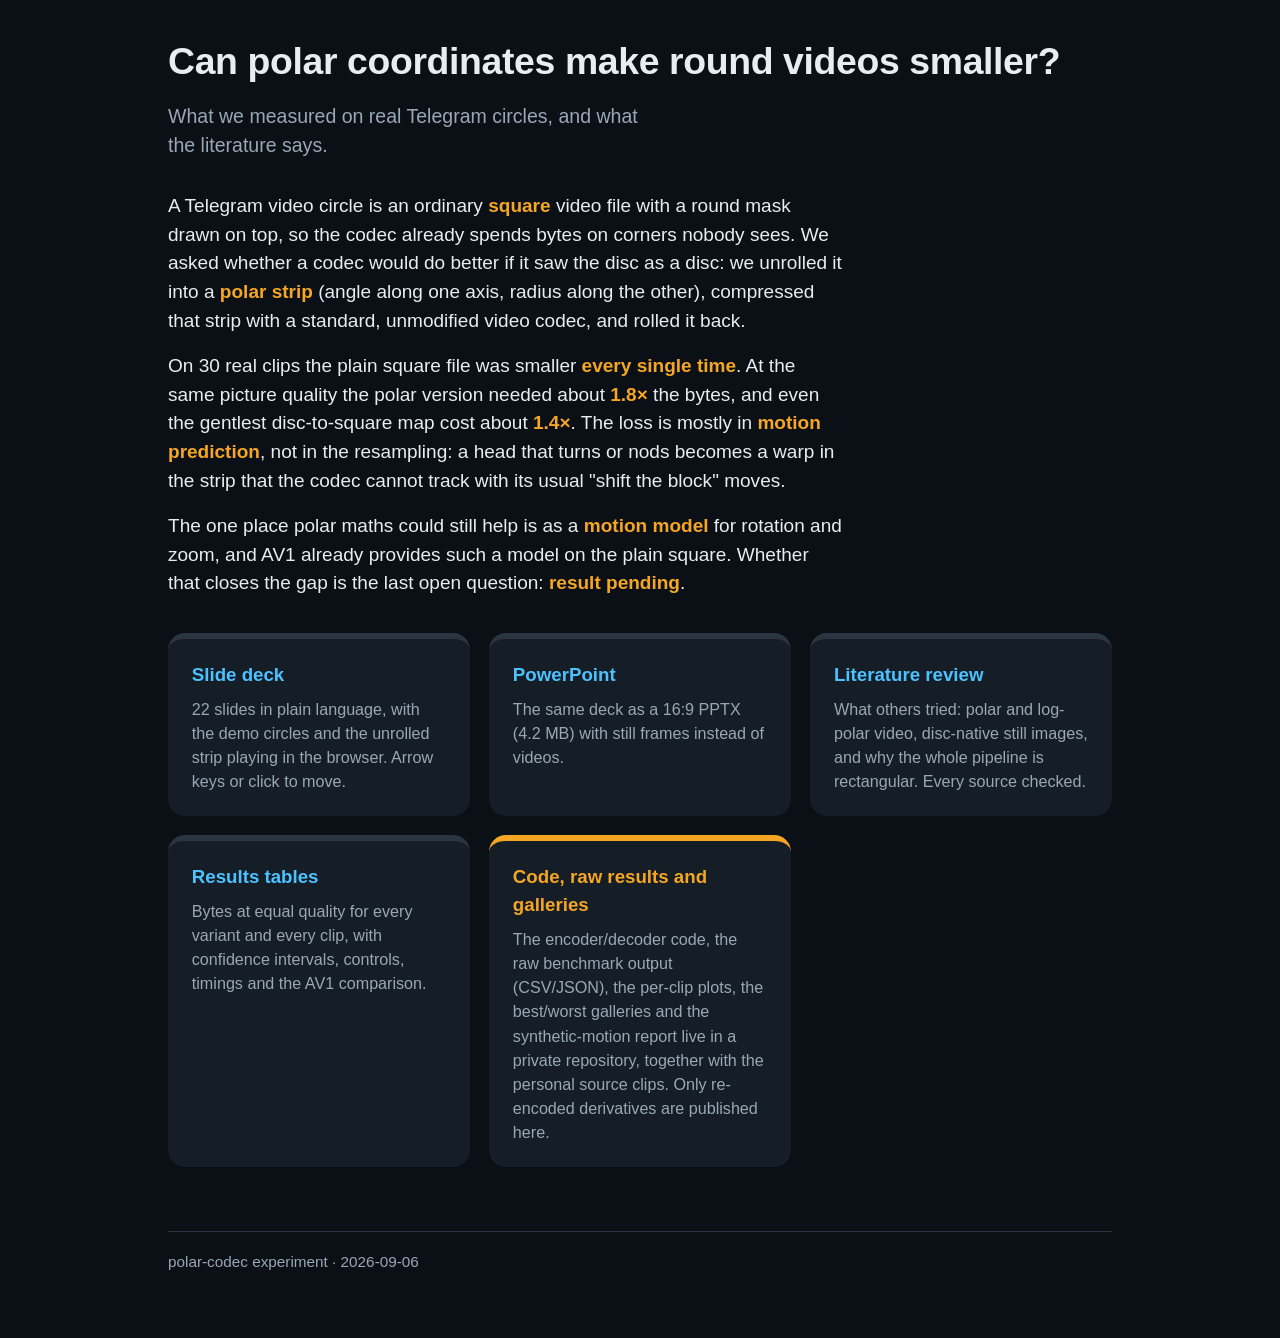
==== index.html @ 1683e659 "Public site for the polar-codec experiment Landing page, HTML + PPTX slide deck (original personal c" ====
<!doctype html>
<html lang="en"><head><meta charset="utf-8">
<meta name="viewport" content="width=device-width, initial-scale=1">
<title>Can polar coordinates make round videos smaller?</title>
<link rel="stylesheet" href="assets/site.css">
</head>
<body><div class="wrap">
<header class="top">
<h1>Can polar coordinates make round videos smaller?</h1><p class="sub">What we measured on real Telegram circles, and what the literature says.</p></header>
<div class="lead">
<p>A Telegram video circle is an ordinary <b>square</b> video file with a round mask drawn on top,
so the codec already spends bytes on corners nobody sees. We asked whether a codec would do better
if it saw the disc as a disc: we unrolled it into a <b>polar strip</b> (angle along one axis, radius
along the other), compressed that strip with a standard, unmodified video codec, and rolled it back.</p>
<p>On 30 real clips the plain square file was smaller <b>every single time</b>. At the same picture
quality the polar version needed about <b>1.8&times;</b> the bytes, and even the gentlest disc-to-square
map cost about <b>1.4&times;</b>. The loss is mostly in <b>motion prediction</b>, not in the resampling:
a head that turns or nods becomes a warp in the strip that the codec cannot track with its usual
"shift the block" moves.</p>
<p>The one place polar maths could still help is as a <b>motion model</b> for rotation and zoom, and
AV1 already provides such a model on the plain square. Whether that closes the gap is the last open
question: <b>result pending</b>.</p>
</div>

<div class="cards">
<a class="card" href="slides/index.html"><h3>Slide deck</h3><p>22 slides in plain language, with the demo circles and the unrolled strip playing in the browser. Arrow keys or click to move.</p></a>
<a class="card" href="slides/polar-codec.pptx"><h3>PowerPoint</h3><p>The same deck as a 16:9 PPTX (4.2 MB) with still frames instead of videos.</p></a>
<a class="card" href="research/index.html"><h3>Literature review</h3><p>What others tried: polar and log-polar video, disc-native still images, and why the whole pipeline is rectangular. Every source checked.</p></a>
<a class="card" href="results/index.html"><h3>Results tables</h3><p>Bytes at equal quality for every variant and every clip, with confidence intervals, controls, timings and the AV1 comparison.</p></a>
<div class="card note" id="private"><h3>Code, raw results and galleries</h3><p>The encoder/decoder code, the raw benchmark output (CSV/JSON), the per-clip plots, the best/worst galleries and the synthetic-motion report live in a private repository, together with the personal source clips. Only re-encoded derivatives are published here.</p></div>
</div>

<footer>polar-codec experiment &middot; 2026-09-06</footer>
</div></body></html>
---- assets/site.css ----
:root{--bg:#0b1016;--panel:#151d27;--text:#e6edf3;--muted:#9aa7b4;--orange:#f5a623;--blue:#4cc2ff;--green:#6fd36f;--red:#ff6b6b;--grid:#2a3541}
*{box-sizing:border-box}
html{background:var(--bg)}
body{margin:0;background:var(--bg);color:var(--text);font-family:-apple-system,BlinkMacSystemFont,'Segoe UI',Helvetica,Arial,sans-serif;font-size:17px;line-height:1.5}
a{color:var(--blue)}
a:hover{color:#8ad8ff}
b,strong{color:var(--orange);font-weight:600}
code{font-family:ui-monospace,SFMono-Regular,Menlo,Consolas,monospace;font-size:0.9em;background:var(--panel);padding:0.1em 0.35em;border-radius:0.3em;color:var(--text)}
pre{background:var(--panel);padding:0.8em 1em;border-radius:0.5em;overflow:auto}
pre code{background:none;padding:0}
.wrap{max-width:62rem;margin:0 auto;padding:2.5rem 1.5rem 4rem}
.wrap.wide{max-width:80rem}
header.top{margin-bottom:2rem}
.back{display:inline-block;margin-bottom:1.2rem;color:var(--muted);text-decoration:none;font-size:0.95em}
.back:hover{color:var(--blue)}
h1{font-size:2.2em;line-height:1.15;margin:0 0 0.5em;font-weight:700;letter-spacing:-0.01em}
h2{font-size:1.45em;margin:2.2em 0 0.6em;line-height:1.2;color:var(--text)}
h3{font-size:1.15em;margin:1.8em 0 0.5em;color:var(--blue)}
h4{font-size:1em;margin:1.4em 0 0.4em;color:var(--muted);font-weight:600}
h2,h3,h4{scroll-margin-top:1rem}
.sub{color:var(--muted);font-size:1.15em;margin:0 0 1em;font-weight:400;max-width:44ch}
.meta{color:var(--muted);font-size:0.95em}
p{margin:0 0 1em}
.lead{font-size:1.12em;max-width:64ch}
.lead p{margin-bottom:0.9em}
.cards{display:grid;grid-template-columns:repeat(auto-fit,minmax(15rem,1fr));gap:1.2rem;margin:2.2rem 0}
.card{display:block;background:var(--panel);border-radius:1em;padding:1.3em 1.4em;border-top:6px solid var(--grid);color:var(--text);text-decoration:none;transition:border-color .15s,transform .15s}
a.card:hover{border-top-color:var(--orange);transform:translateY(-2px);color:var(--text)}
.card h3{margin:0 0 0.4em;font-size:1.1em;color:var(--blue)}
.card p{margin:0;color:var(--muted);font-size:0.95em}
.card.note{border-top-color:var(--orange);cursor:default}
.card.note h3{color:var(--orange)}
.intro{background:var(--panel);border-left:6px solid var(--orange);border-radius:0.5em;padding:1em 1.3em;margin:0 0 1.8em;max-width:70ch}
.intro p:last-child{margin-bottom:0}
nav.toc{background:var(--panel);border-radius:0.8em;padding:1em 1.3em 1em 1.3em;margin:0 0 2.5rem;font-size:0.92em}
nav.toc h2{margin:0 0 0.5em;font-size:1em;color:var(--muted);text-transform:uppercase;letter-spacing:0.06em}
nav.toc ul{margin:0;padding-left:1.2em}
nav.toc>ul{padding-left:0;list-style:none}
nav.toc>ul>li{margin:0.35em 0}
nav.toc>ul>li>a{font-weight:600}
nav.toc ul ul{list-style:none;padding-left:1em;margin-top:0.2em}
nav.toc ul ul li{margin:0.15em 0;color:var(--muted)}
nav.toc a{text-decoration:none}
nav.toc a:hover{text-decoration:underline}
nav.toc details summary{cursor:pointer;color:var(--muted);margin:0.35em 0}
table{border-collapse:collapse;width:100%;font-size:0.82em;margin:0.6em 0 1.4em;display:block;overflow-x:auto}
th,td{padding:0.35em 0.7em;text-align:right;border-bottom:1px solid var(--grid);white-space:nowrap}
th:first-child,td:first-child{text-align:left}
th{color:var(--muted);font-weight:500;position:sticky;top:0;background:var(--bg)}
tbody tr:hover td{background:var(--panel)}
img{max-width:100%;height:auto;display:block;margin:0.8em 0 1.4em;border-radius:0.5em;background:#fff}
ul,ol{padding-left:1.4em}
li{margin:0.2em 0}
hr{border:0;border-top:1px solid var(--grid);margin:2.5em 0}
em{color:var(--muted)}
blockquote{margin:0 0 1em;padding:0.2em 1em;border-left:4px solid var(--grid);color:var(--muted)}
footer{margin-top:4rem;padding-top:1.2rem;border-top:1px solid var(--grid);color:var(--muted);font-size:0.9em}
footer a{color:var(--muted)}
@media (max-width:640px){body{font-size:16px}.wrap{padding:1.5rem 1rem 3rem}h1{font-size:1.7em}}
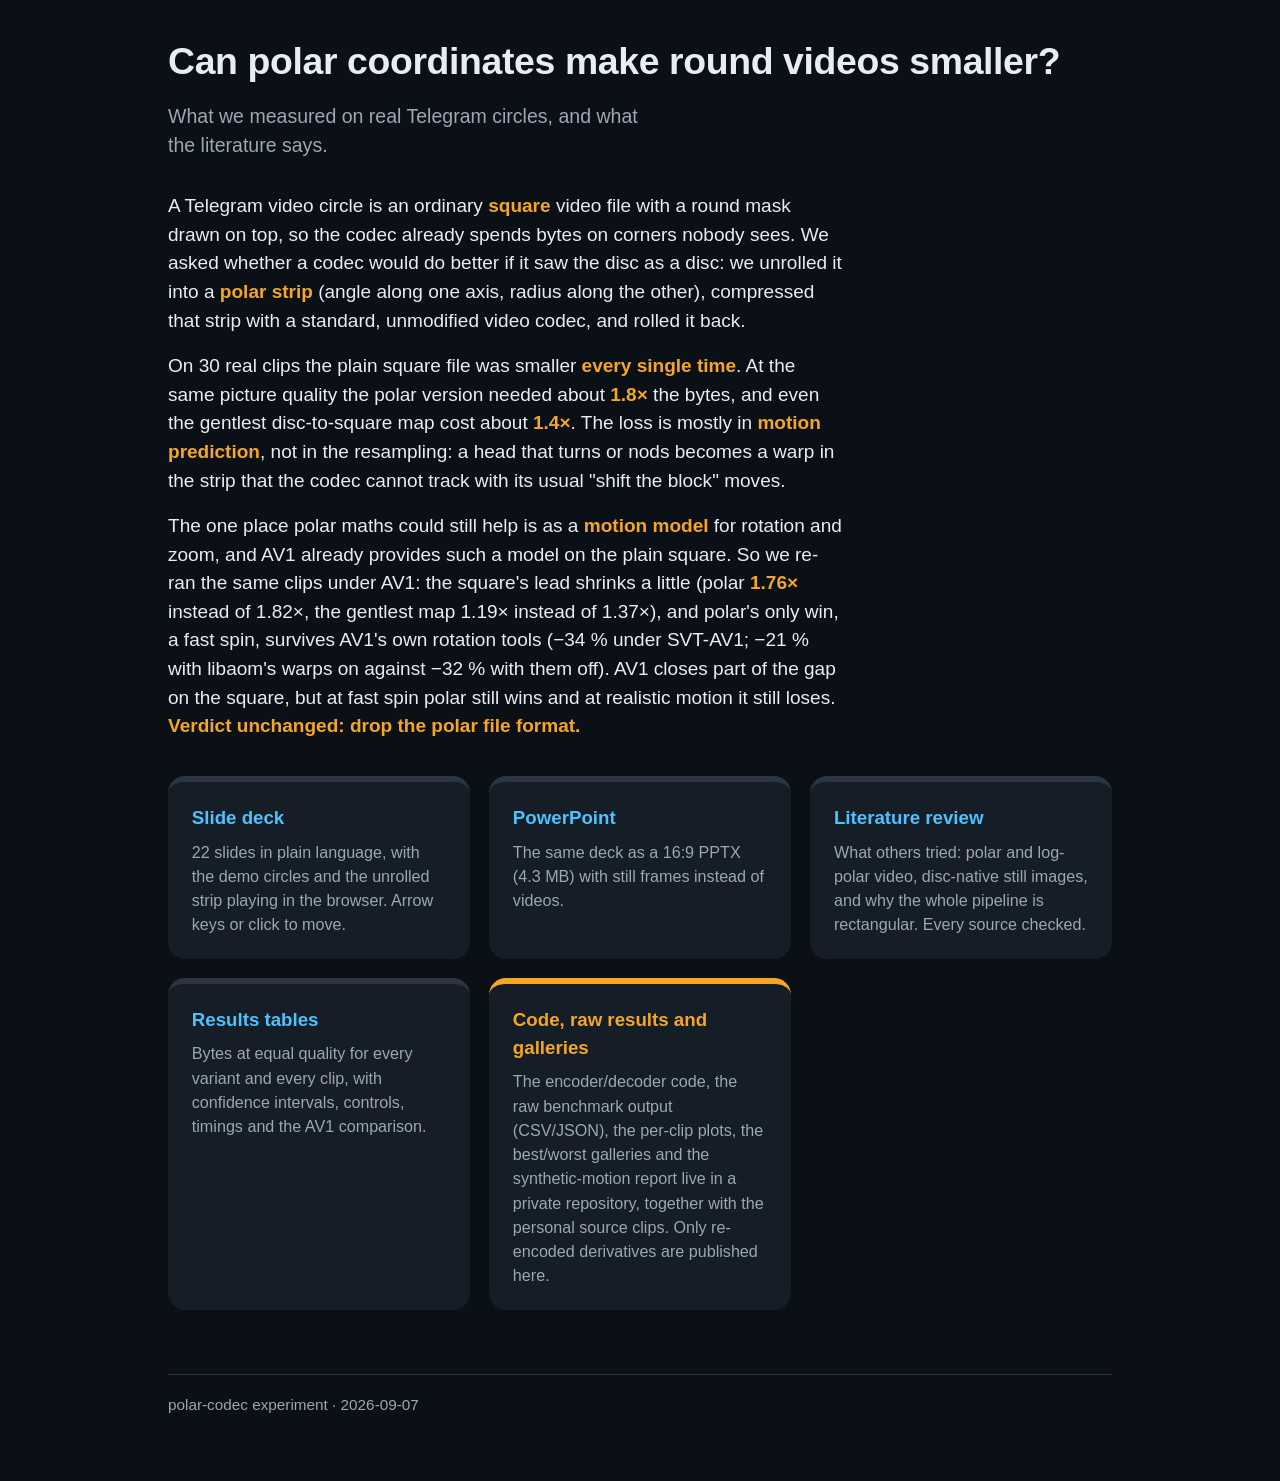
==== commit 05ff1ec6: "Deck slide 14: measured AV1 result; results page gains the AV1 section" ====
--- a/index.html
+++ b/index.html
@@ -18,17 +18,21 @@
 a head that turns or nods becomes a warp in the strip that the codec cannot track with its usual
 "shift the block" moves.</p>
 <p>The one place polar maths could still help is as a <b>motion model</b> for rotation and zoom, and
-AV1 already provides such a model on the plain square. Whether that closes the gap is the last open
-question: <b>result pending</b>.</p>
+AV1 already provides such a model on the plain square. So we re-ran the same clips under AV1: the
+square's lead shrinks a little (polar <b>1.76&times;</b> instead of 1.82&times;, the gentlest map 1.19&times;
+instead of 1.37&times;), and polar's only win, a fast spin, survives AV1's own rotation tools
+(&minus;34 % under SVT-AV1; &minus;21 % with libaom's warps on against &minus;32 % with them off).
+AV1 closes part of the gap on the square, but at fast spin polar still wins and at realistic motion it
+still loses. <b>Verdict unchanged: drop the polar file format.</b></p>
 </div>
 
 <div class="cards">
 <a class="card" href="slides/index.html"><h3>Slide deck</h3><p>22 slides in plain language, with the demo circles and the unrolled strip playing in the browser. Arrow keys or click to move.</p></a>
-<a class="card" href="slides/polar-codec.pptx"><h3>PowerPoint</h3><p>The same deck as a 16:9 PPTX (4.2 MB) with still frames instead of videos.</p></a>
+<a class="card" href="slides/polar-codec.pptx"><h3>PowerPoint</h3><p>The same deck as a 16:9 PPTX (4.3 MB) with still frames instead of videos.</p></a>
 <a class="card" href="research/index.html"><h3>Literature review</h3><p>What others tried: polar and log-polar video, disc-native still images, and why the whole pipeline is rectangular. Every source checked.</p></a>
 <a class="card" href="results/index.html"><h3>Results tables</h3><p>Bytes at equal quality for every variant and every clip, with confidence intervals, controls, timings and the AV1 comparison.</p></a>
 <div class="card note" id="private"><h3>Code, raw results and galleries</h3><p>The encoder/decoder code, the raw benchmark output (CSV/JSON), the per-clip plots, the best/worst galleries and the synthetic-motion report live in a private repository, together with the personal source clips. Only re-encoded derivatives are published here.</p></div>
 </div>
 
-<footer>polar-codec experiment &middot; 2026-09-06</footer>
+<footer>polar-codec experiment &middot; 2026-09-07</footer>
 </div></body></html>
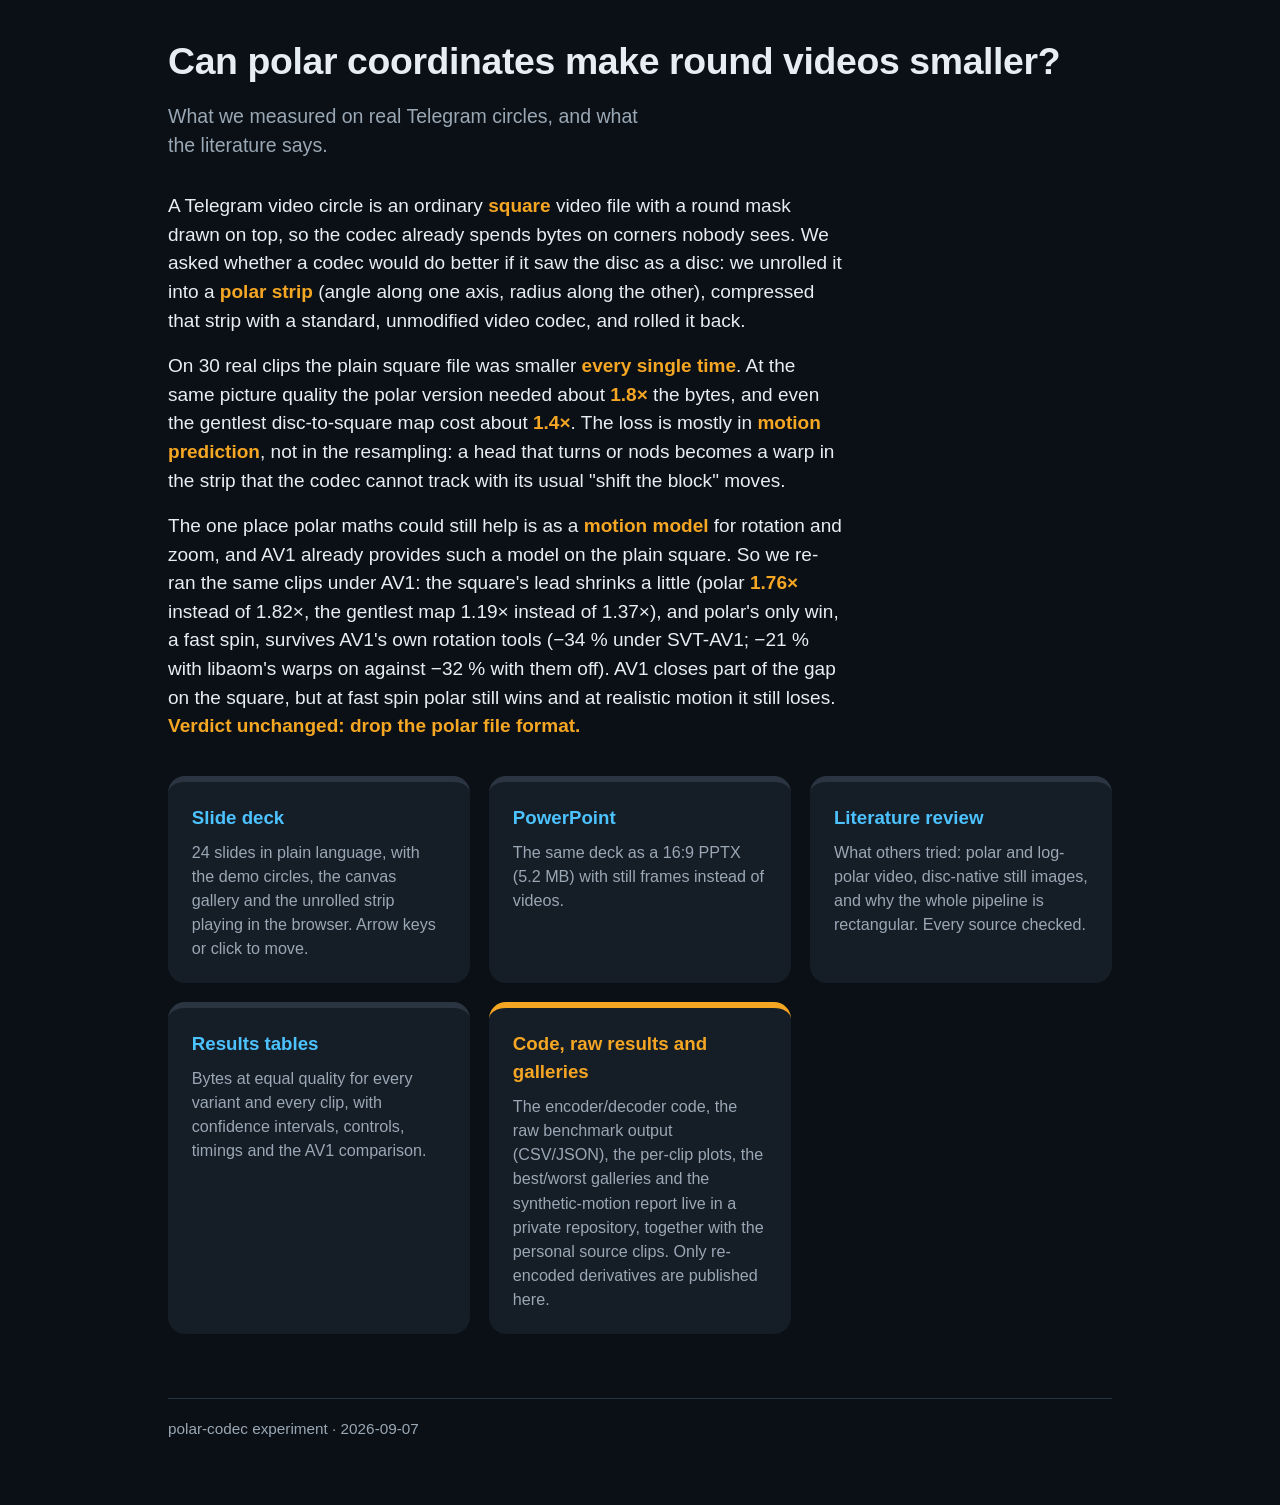
==== commit d1047266: "Deck slide 13 and canvas sample sheets in the Shapes section New deck slide "What the shapes look li" ====
--- a/index.html
+++ b/index.html
@@ -27,8 +27,8 @@
 </div>
 
 <div class="cards">
-<a class="card" href="slides/index.html"><h3>Slide deck</h3><p>22 slides in plain language, with the demo circles and the unrolled strip playing in the browser. Arrow keys or click to move.</p></a>
-<a class="card" href="slides/polar-codec.pptx"><h3>PowerPoint</h3><p>The same deck as a 16:9 PPTX (4.3 MB) with still frames instead of videos.</p></a>
+<a class="card" href="slides/index.html"><h3>Slide deck</h3><p>24 slides in plain language, with the demo circles, the canvas gallery and the unrolled strip playing in the browser. Arrow keys or click to move.</p></a>
+<a class="card" href="slides/polar-codec.pptx"><h3>PowerPoint</h3><p>The same deck as a 16:9 PPTX (5.2 MB) with still frames instead of videos.</p></a>
 <a class="card" href="research/index.html"><h3>Literature review</h3><p>What others tried: polar and log-polar video, disc-native still images, and why the whole pipeline is rectangular. Every source checked.</p></a>
 <a class="card" href="results/index.html"><h3>Results tables</h3><p>Bytes at equal quality for every variant and every clip, with confidence intervals, controls, timings and the AV1 comparison.</p></a>
 <div class="card note" id="private"><h3>Code, raw results and galleries</h3><p>The encoder/decoder code, the raw benchmark output (CSV/JSON), the per-clip plots, the best/worst galleries and the synthetic-motion report live in a private repository, together with the personal source clips. Only re-encoded derivatives are published here.</p></div>
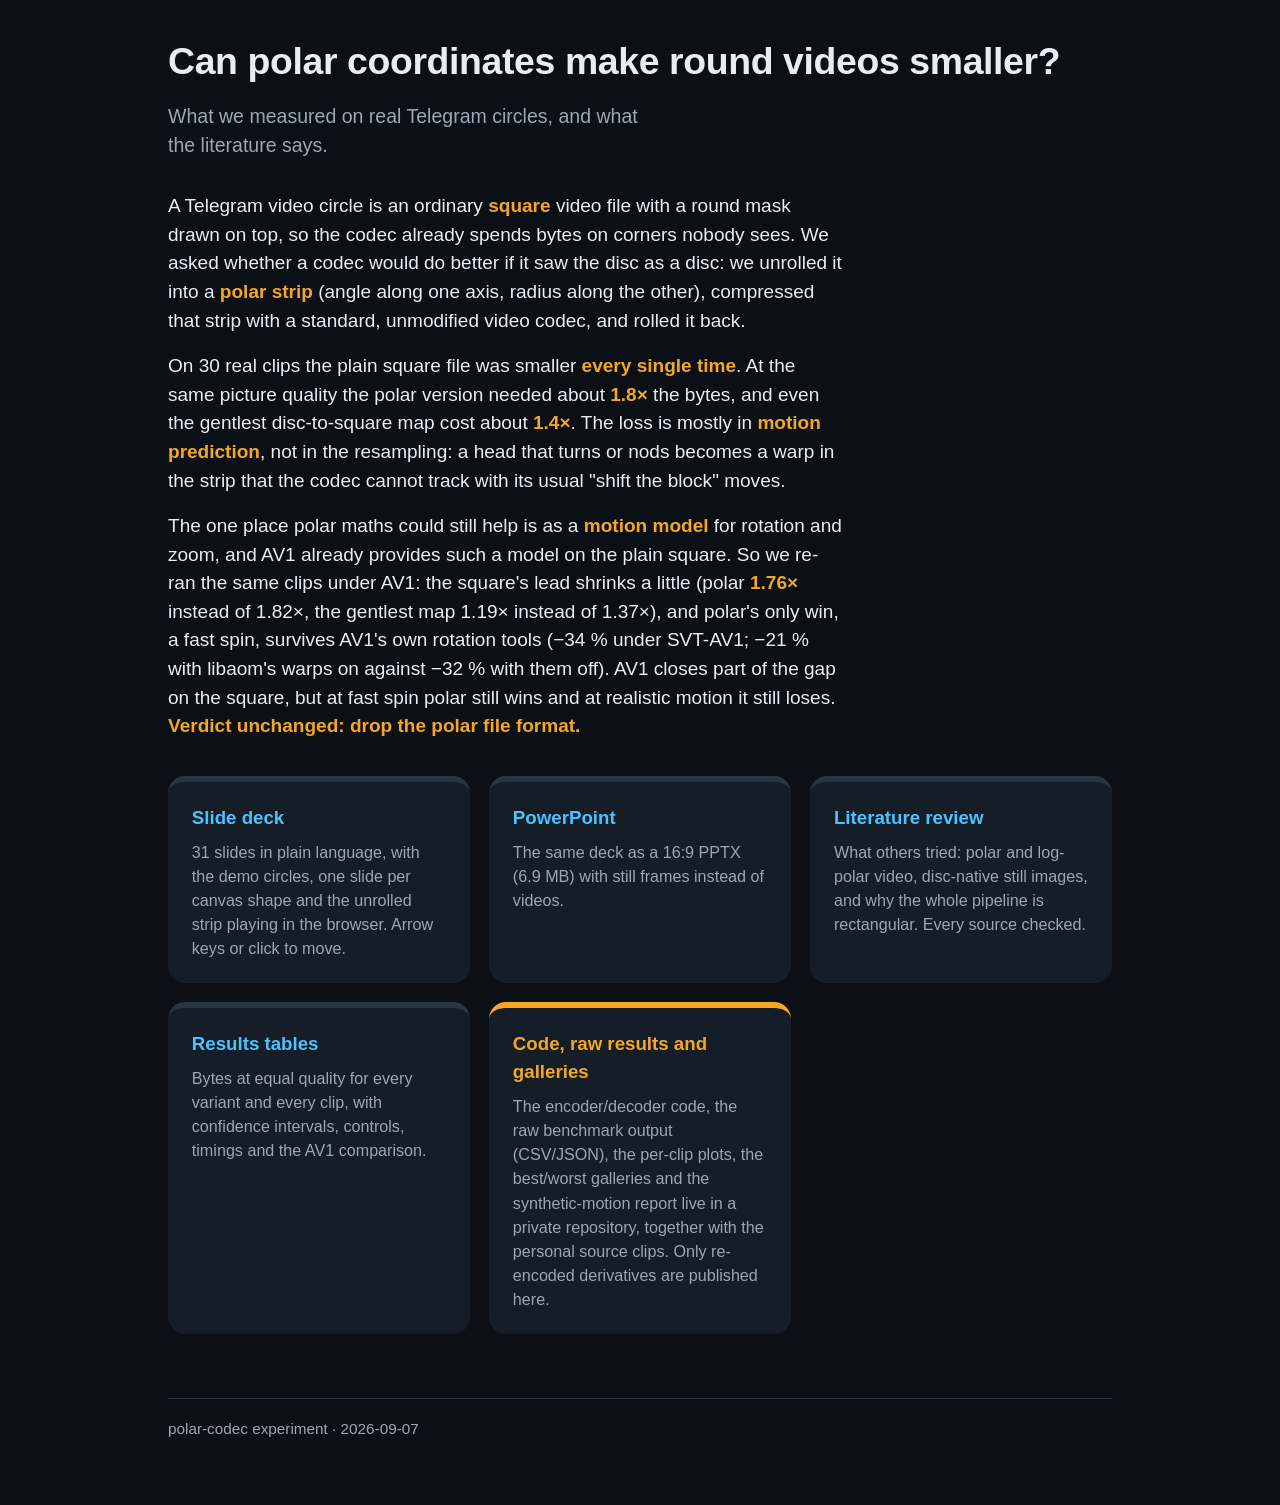
==== commit b519734b: "Deck: one explanatory slide per canvas shape (slides 13-20) Rebuilt from the private repo. The conta" ====
--- a/index.html
+++ b/index.html
@@ -27,8 +27,8 @@
 </div>
 
 <div class="cards">
-<a class="card" href="slides/index.html"><h3>Slide deck</h3><p>24 slides in plain language, with the demo circles, the canvas gallery and the unrolled strip playing in the browser. Arrow keys or click to move.</p></a>
-<a class="card" href="slides/polar-codec.pptx"><h3>PowerPoint</h3><p>The same deck as a 16:9 PPTX (5.2 MB) with still frames instead of videos.</p></a>
+<a class="card" href="slides/index.html"><h3>Slide deck</h3><p>31 slides in plain language, with the demo circles, one slide per canvas shape and the unrolled strip playing in the browser. Arrow keys or click to move.</p></a>
+<a class="card" href="slides/polar-codec.pptx"><h3>PowerPoint</h3><p>The same deck as a 16:9 PPTX (6.9 MB) with still frames instead of videos.</p></a>
 <a class="card" href="research/index.html"><h3>Literature review</h3><p>What others tried: polar and log-polar video, disc-native still images, and why the whole pipeline is rectangular. Every source checked.</p></a>
 <a class="card" href="results/index.html"><h3>Results tables</h3><p>Bytes at equal quality for every variant and every clip, with confidence intervals, controls, timings and the AV1 comparison.</p></a>
 <div class="card note" id="private"><h3>Code, raw results and galleries</h3><p>The encoder/decoder code, the raw benchmark output (CSV/JSON), the per-clip plots, the best/worst galleries and the synthetic-motion report live in a private repository, together with the personal source clips. Only re-encoded derivatives are published here.</p></div>
